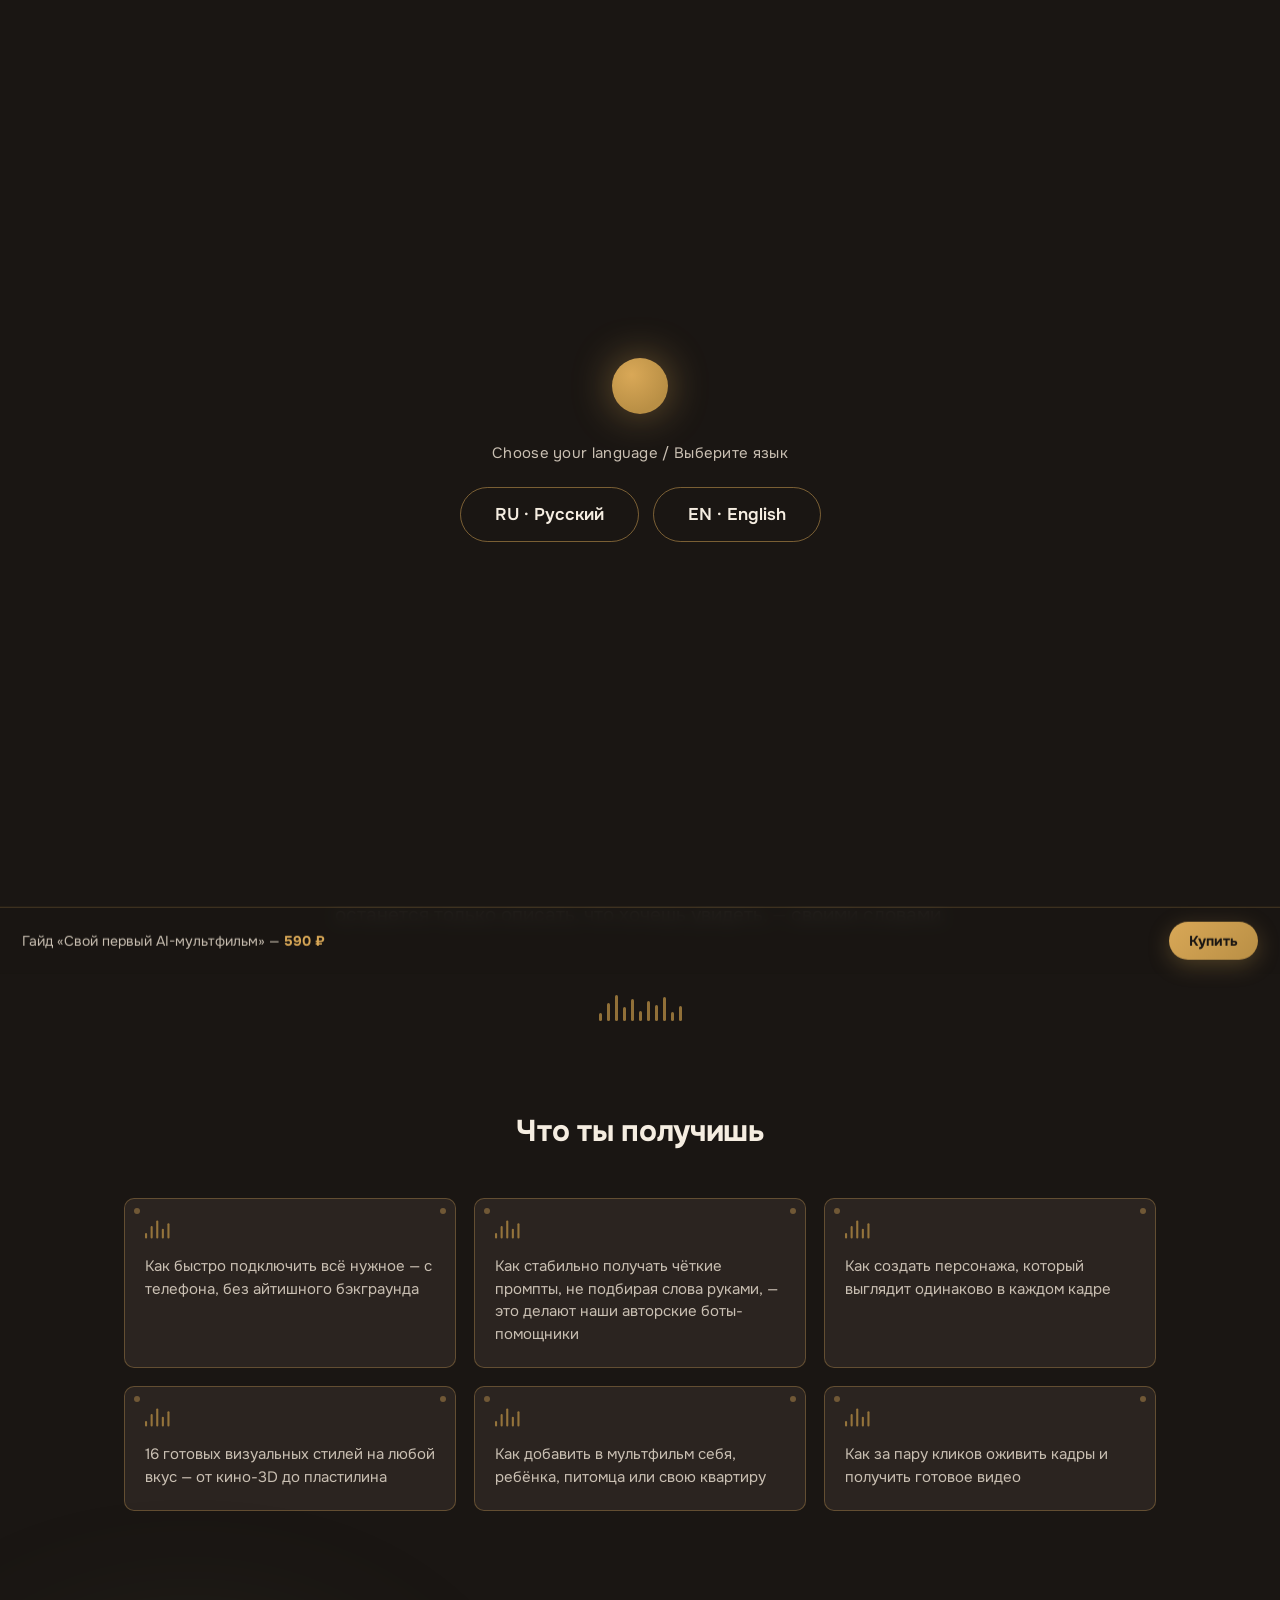
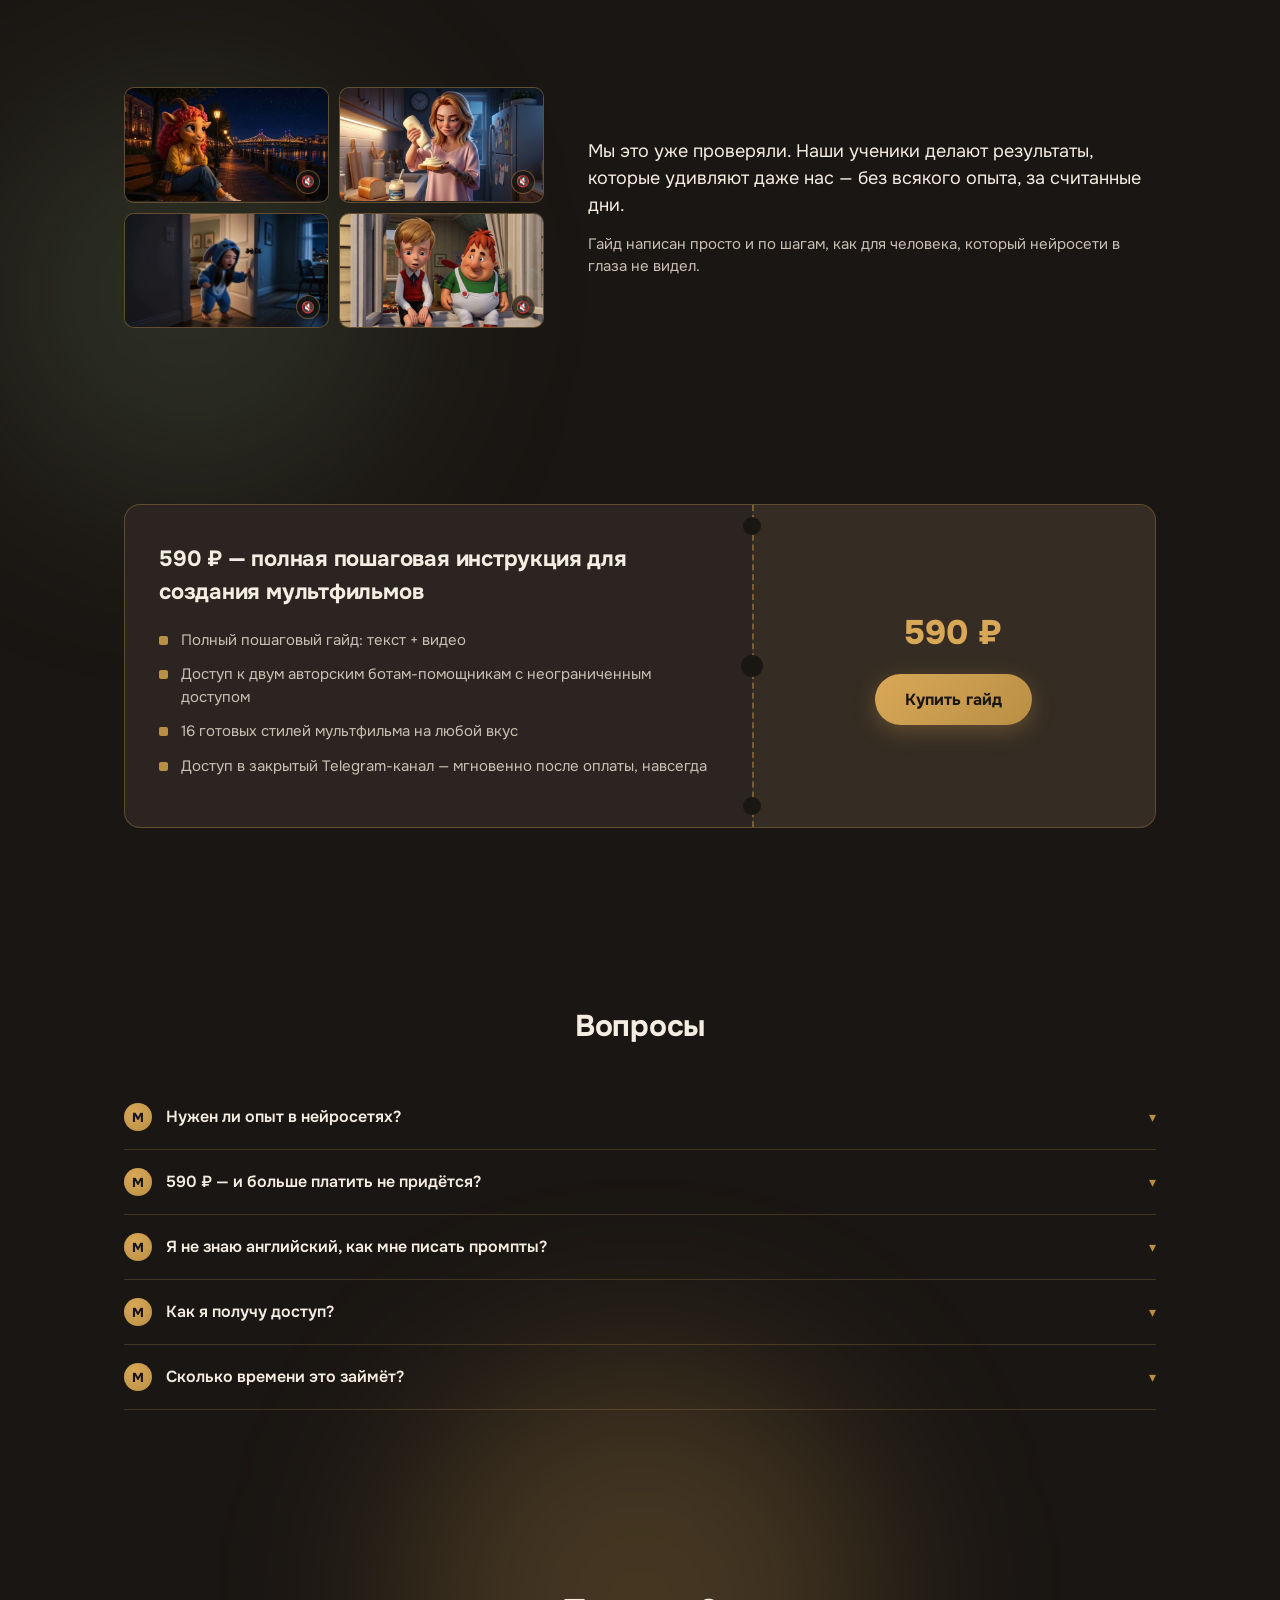
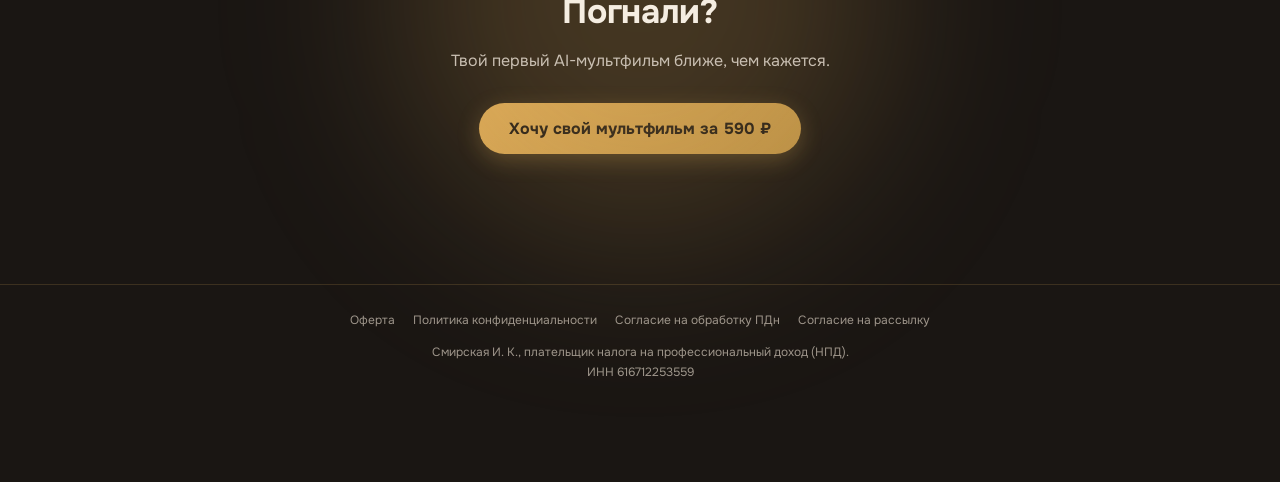
==== guide/index.html @ 1a6a7de9 "Add landing page for AI cartoon guide at /guide Static page (index.html, images, student result vide" ====
<!DOCTYPE html>
<html lang="ru">
<head>
<meta charset="UTF-8">
<meta name="viewport" content="width=device-width, initial-scale=1.0">
<title>Свой первый AI-мультфильм — гайд от Марины</title>
<link rel="preconnect" href="https://fonts.googleapis.com">
<link rel="preconnect" href="https://fonts.gstatic.com" crossorigin>
<link href="https://fonts.googleapis.com/css2?family=Onest:wght@400;500;600;700;800&display=swap" rel="stylesheet">
<style>
  :root{
    --bg:#1A1613;
    --bg-alt:#241F1B;
    --card:#2B2420;
    --gold:#D9A857;
    --gold-dim:#B98F45;
    --ivory:#F5EDE1;
    --ivory-dim:#C9BFB2;
    --green:#5C6E4C;
    --wood:#8B6F47;
    --radius:10px;
  }
  *{box-sizing:border-box;margin:0;padding:0;}
  html{scroll-behavior:smooth;}
  body{
    background:var(--bg);
    color:var(--ivory);
    font-family:'Onest',system-ui,sans-serif;
    line-height:1.5;
    -webkit-font-smoothing:antialiased;
    overflow-x:hidden;
  }
  [data-lang][hidden]{display:none !important;}
  img{max-width:100%;display:block;}
  a{color:inherit;text-decoration:none;}
  ul{list-style:none;}
  section{position:relative;padding:88px 24px;max-width:1080px;margin:0 auto;}
  h1,h2,h3{font-weight:700;letter-spacing:-0.01em;}

  /* ---------- LANGUAGE GATE ---------- */
  .lang-gate{
    position:fixed;inset:0;z-index:200;
    background:var(--bg);
    display:flex;align-items:center;justify-content:center;
    transition:opacity .45s ease, visibility .45s ease;
  }
  .lang-gate.hidden{opacity:0;visibility:hidden;pointer-events:none;}
  .lang-gate-inner{text-align:center;}
  .lang-gate-mark{
    width:56px;height:56px;border-radius:50%;
    background:radial-gradient(circle at 35% 30%, var(--gold) 0%, var(--gold-dim) 70%);
    margin:0 auto 28px;
    box-shadow:0 0 40px rgba(217,168,87,.45);
  }
  .lang-gate-title{font-size:15px;color:var(--ivory-dim);margin-bottom:22px;letter-spacing:.02em;}
  .lang-choices{display:flex;gap:14px;justify-content:center;flex-wrap:wrap;}
  .lang-btn{
    font-family:inherit;font-size:17px;font-weight:600;
    padding:16px 34px;border-radius:999px;
    border:1.5px solid rgba(217,168,87,.5);
    background:transparent;color:var(--ivory);
    cursor:pointer;transition:background .2s, border-color .2s, transform .2s;
  }
  .lang-btn:hover{background:rgba(217,168,87,.12);border-color:var(--gold);transform:translateY(-1px);}

  /* ---------- STICKY BAR ---------- */
  .sticky-bar{
    position:fixed;left:0;right:0;bottom:0;z-index:100;
    display:flex;align-items:center;justify-content:space-between;
    gap:16px;padding:14px 22px;
    background:rgba(26,22,19,.92);backdrop-filter:blur(8px);
    border-top:1px solid rgba(217,168,87,.25);
    transform:translateY(110%);transition:transform .35s ease;
  }
  .sticky-bar.show{transform:translateY(0);}
  .sticky-bar span{font-size:14px;color:var(--ivory-dim);}
  .sticky-bar strong{color:var(--gold);}

  /* ---------- BUTTONS ---------- */
  .btn-gold{
    display:inline-block;
    background:linear-gradient(135deg,var(--gold),var(--gold-dim));
    color:#1A1613;font-weight:700;font-size:16px;
    padding:15px 30px;border-radius:999px;
    box-shadow:0 6px 22px rgba(217,168,87,.28);
    transition:transform .18s ease, box-shadow .18s ease;
    white-space:nowrap;
  }
  .btn-gold:hover{transform:translateY(-2px);box-shadow:0 10px 28px rgba(217,168,87,.4);}
  .btn-gold.small{padding:10px 20px;font-size:14px;flex-shrink:0;}
  button.btn-gold{border:none;font-family:inherit;cursor:pointer;}

  /* ---------- GLOW ---------- */
  .glow{position:absolute;border-radius:50%;filter:blur(90px);pointer-events:none;z-index:0;}
  .glow-hero{width:520px;height:520px;background:rgba(217,168,87,.28);top:-120px;right:-100px;}
  .glow-trust{width:420px;height:420px;background:rgba(92,110,76,.28);left:-120px;top:20%;}
  .glow-final{width:480px;height:480px;background:rgba(217,168,87,.22);left:50%;top:-140px;transform:translateX(-50%);}

  /* ---------- WAVE DIVIDER ---------- */
  .wave{display:flex;align-items:flex-end;justify-content:center;gap:5px;height:28px;margin:0 auto;opacity:.75;}
  .wave span{width:3px;background:var(--gold-dim);border-radius:2px;}
  .wave span:nth-child(1){height:8px;} .wave span:nth-child(2){height:18px;}
  .wave span:nth-child(3){height:26px;} .wave span:nth-child(4){height:14px;}
  .wave span:nth-child(5){height:22px;} .wave span:nth-child(6){height:10px;}
  .wave span:nth-child(7){height:20px;} .wave span:nth-child(8){height:16px;}
  .wave span:nth-child(9){height:24px;} .wave span:nth-child(10){height:9px;}
  .wave span:nth-child(11){height:15px;}

  /* ---------- HERO ---------- */
  .hero{padding-top:64px;}
  .hero-grid{display:grid;grid-template-columns:1.05fr .95fr;gap:48px;align-items:center;position:relative;z-index:1;}
  .hero-text h1{font-size:44px;line-height:1.12;margin-bottom:20px;color:var(--ivory);
    animation:riseIn .7s ease both;}
  .hero-text p{font-size:17px;color:var(--ivory-dim);margin-bottom:28px;max-width:480px;
    animation:riseIn .7s .1s ease both;}
  .price-row{display:flex;align-items:baseline;gap:10px;margin-bottom:26px;
    animation:riseIn .7s .18s ease both;}
  .price-row .price{font-size:28px;font-weight:800;color:var(--gold);}
  .price-row .price-note{font-size:14px;color:var(--ivory-dim);}
  .hero-text > a{animation:riseIn .7s .26s ease both;}
  .use-tags{display:flex;flex-wrap:wrap;gap:10px;margin-top:20px;animation:riseIn .7s .32s ease both;}
  .use-tag{
    font-size:13px;color:var(--ivory-dim);
    padding:9px 16px;border-radius:999px;
    border:1px solid rgba(217,168,87,.32);
    background:rgba(217,168,87,.06);
    white-space:nowrap;
  }
  .hero-image{position:relative;animation:heroFade 1s ease both;display:flex;justify-content:center;}
  .hero-image::before{
    content:'';position:absolute;inset:-16px;
    background:radial-gradient(circle at 50% 40%, rgba(217,168,87,.35), transparent 65%);
    filter:blur(30px);z-index:-1;
  }
  .hero-image img{
    width:100%;max-width:480px;aspect-ratio:1/1;
    object-fit:cover;object-position:50% 30%;
    border-radius:50%;
    border:2px solid rgba(217,168,87,.4);
    box-shadow:0 0 0 14px rgba(217,168,87,.06);
  }
  @keyframes riseIn{from{opacity:0;transform:translateY(16px);}to{opacity:1;transform:translateY(0);}}
  @keyframes heroFade{from{opacity:0;transform:scale(.96);}to{opacity:1;transform:scale(1);}}

  /* ---------- PAIN ---------- */
  .pain{max-width:680px;text-align:center;padding:64px 24px;}
  .pain p{font-size:19px;color:var(--ivory-dim);}
  .pain p + p{margin-top:14px;color:var(--ivory);}

  /* ---------- INSIDE ---------- */
  .inside h2{font-size:30px;text-align:center;margin-bottom:44px;}
  .frame-grid{display:grid;grid-template-columns:repeat(3,1fr);gap:18px;}
  .frame-card{
    position:relative;background:var(--card);
    border:1px solid rgba(217,168,87,.32);border-radius:var(--radius);
    padding:26px 20px 22px;
  }
  .frame-card::before,.frame-card::after{
    content:'';position:absolute;top:9px;width:6px;height:6px;border-radius:50%;
    background:rgba(217,168,87,.4);
  }
  .frame-card::before{left:9px;} .frame-card::after{right:9px;}
  .frame-card .wave{justify-content:flex-start;height:16px;margin-bottom:14px;transform:scale(.7);transform-origin:left;}
  .frame-card p{font-size:15px;color:var(--ivory-dim);}

  /* ---------- TRUST ---------- */
  .trust{display:grid;grid-template-columns:.85fr 1.15fr;gap:44px;align-items:center;}
  .trust-text p{font-size:18px;color:var(--ivory);position:relative;z-index:1;}
  .trust-text p + p{margin-top:14px;font-size:15px;color:var(--ivory-dim);}

  /* ---------- RESULTS (student videos) ---------- */
  .results-grid{
    display:grid;grid-template-columns:1fr 1fr;gap:10px;
    position:relative;z-index:1;
  }
  .result-card{
    position:relative;overflow:hidden;aspect-ratio:16/9;
    border-radius:var(--radius);border:1px solid rgba(217,168,87,.32);
    background:var(--card);cursor:pointer;
    transition:border-color .2s;
  }
  .result-card video{width:100%;height:100%;object-fit:cover;display:block;}
  .result-card .sound-icon{
    position:absolute;right:8px;bottom:8px;width:24px;height:24px;border-radius:50%;
    background:rgba(26,22,19,.72);border:1px solid rgba(217,168,87,.4);
    display:flex;align-items:center;justify-content:center;font-size:11px;
    transition:background .2s,border-color .2s;
  }
  .result-card.sound-on{border-color:var(--gold);}
  .result-card.sound-on .sound-icon{background:var(--gold);border-color:var(--gold);}

  /* ---------- PAYWALL MODAL ---------- */
  .paywall-modal{
    position:fixed;inset:0;z-index:300;
    display:flex;align-items:center;justify-content:center;
    padding:20px;
    opacity:0;visibility:hidden;
    transition:opacity .25s ease, visibility .25s ease;
  }
  .paywall-modal.show{opacity:1;visibility:visible;}
  .paywall-backdrop{
    position:absolute;inset:0;
    background:rgba(10,8,6,.72);backdrop-filter:blur(2px);
  }
  .paywall-card{
    position:relative;z-index:1;width:100%;max-width:420px;
    max-height:calc(100vh - 40px);overflow-y:auto;
    background:var(--card);
    border:1px solid rgba(217,168,87,.32);
    border-radius:20px;
    padding:36px 32px 32px;
    transform:translateY(12px) scale(.98);
    transition:transform .25s ease;
  }
  .paywall-modal.show .paywall-card{transform:translateY(0) scale(1);}
  .paywall-card h3{font-size:24px;margin-bottom:10px;padding-right:20px;}
  .paywall-sub{font-size:14px;color:var(--ivory-dim);margin-bottom:22px;line-height:1.5;}
  .paywall-close{
    position:absolute;top:18px;right:18px;width:32px;height:32px;border-radius:50%;
    background:rgba(217,168,87,.12);border:1px solid rgba(217,168,87,.3);
    color:var(--ivory);font-size:18px;line-height:1;font-family:inherit;
    display:flex;align-items:center;justify-content:center;cursor:pointer;
  }
  .paywall-price{
    display:inline-flex;align-items:center;justify-content:center;
    background:linear-gradient(135deg,var(--gold),var(--gold-dim));
    color:#1A1613;font-size:26px;font-weight:800;
    padding:14px 30px;border-radius:999px;margin-bottom:26px;
  }
  .paywall-check{
    display:flex;align-items:flex-start;gap:12px;
    margin-bottom:16px;cursor:pointer;
  }
  .paywall-check input{
    appearance:none;-webkit-appearance:none;
    width:20px;height:20px;flex-shrink:0;margin-top:1px;
    border:1.5px solid rgba(217,168,87,.5);border-radius:6px;
    background:transparent;cursor:pointer;position:relative;
    transition:background .15s, border-color .15s;
  }
  .paywall-check input:checked{background:var(--gold);border-color:var(--gold);}
  .paywall-check input:checked::after{
    content:'';position:absolute;left:5px;top:1px;width:6px;height:11px;
    border:solid #1A1613;border-width:0 2px 2px 0;transform:rotate(45deg);
  }
  .paywall-check span{font-size:14px;color:var(--ivory-dim);line-height:1.5;}
  .paywall-check a{color:var(--gold);text-decoration:underline;text-underline-offset:2px;}
  .paywall-submit{width:100%;margin-top:8px;text-align:center;}
  .paywall-submit:disabled{opacity:.4;cursor:not-allowed;box-shadow:none;}
  .paywall-submit:disabled:hover{transform:none;box-shadow:none;}

  /* ---------- TICKET ---------- */
  .ticket{
    display:grid;grid-template-columns:1.4fr .9fr;
    background:var(--card);border-radius:16px;overflow:hidden;
    border:1px solid rgba(217,168,87,.3);
  }
  .ticket-left{padding:38px 34px;}
  .ticket-left h3{font-size:22px;margin-bottom:20px;}
  .ticket-left ul li{font-size:15px;color:var(--ivory-dim);padding-left:22px;position:relative;margin-bottom:12px;}
  .ticket-left ul li::before{content:'';position:absolute;left:0;top:7px;width:9px;height:9px;border-radius:2px;background:var(--gold-dim);}
  .ticket-stub{
    position:relative;padding:38px 30px;
    display:flex;flex-direction:column;align-items:center;justify-content:center;gap:16px;text-align:center;
    background:rgba(217,168,87,.06);
  }
  .ticket-stub::before{
    content:'';position:absolute;left:0;top:0;bottom:0;
    border-left:2px dashed rgba(217,168,87,.4);
  }
  .ticket-stub::after{
    content:'';position:absolute;left:-11px;top:50%;transform:translateY(-50%);
    width:22px;height:22px;border-radius:50%;background:var(--bg);
    box-shadow:0 -140px 0 -2px var(--bg), 0 140px 0 -2px var(--bg);
  }
  .price-big{font-size:34px;font-weight:800;color:var(--gold);}
  .ticket-note{font-size:13px;color:var(--ivory-dim);text-align:center;margin-top:16px;}

  /* ---------- FAQ ---------- */
  .faq h2{font-size:30px;text-align:center;margin-bottom:36px;}
  details{
    border-bottom:1px solid rgba(217,168,87,.2);padding:18px 0;
  }
  summary{
    display:flex;align-items:center;gap:14px;cursor:pointer;
    font-size:16px;font-weight:600;list-style:none;
  }
  summary::-webkit-details-marker{display:none;}
  .avatar-m{
    flex-shrink:0;width:28px;height:28px;border-radius:50%;
    background:radial-gradient(circle at 35% 30%, var(--gold), var(--gold-dim));
    display:flex;align-items:center;justify-content:center;
    font-size:13px;font-weight:800;color:#1A1613;
  }
  summary .chev{margin-left:auto;color:var(--gold-dim);transition:transform .25s ease;font-size:14px;}
  details[open] summary .chev{transform:rotate(180deg);}
  details p{margin-top:12px;padding-left:42px;font-size:15px;color:var(--ivory-dim);}

  /* ---------- FINAL CTA ---------- */
  .final-cta{text-align:center;padding-bottom:130px;}
  .final-cta h2{font-size:34px;margin-bottom:12px;position:relative;z-index:1;}
  .final-cta p{font-size:16px;color:var(--ivory-dim);margin-bottom:30px;position:relative;z-index:1;}
  .final-cta a{position:relative;z-index:1;}

  /* ---------- LEGAL FOOTER ---------- */
  .legal-footer{
    text-align:center;padding:26px 24px 100px;
    border-top:1px solid rgba(217,168,87,.18);
  }
  .foot-links{
    display:flex;flex-wrap:wrap;gap:6px 18px;justify-content:center;
    margin-bottom:14px;
  }
  .foot-links a{font-size:12px;color:var(--ivory-dim);opacity:.75;transition:opacity .2s;}
  .foot-links a:hover{opacity:1;color:var(--gold);}
  .legal-footer p{font-size:12px;line-height:1.6;color:var(--ivory-dim);opacity:.75;}

  /* ---------- RESPONSIVE ---------- */
  @media (max-width:860px){
    .hero-grid{grid-template-columns:1fr;}
    .hero-image{order:-1;max-width:340px;margin:0 auto;}
    .hero-text h1{font-size:32px;}
    .frame-grid{grid-template-columns:1fr 1fr;}
    .trust{grid-template-columns:1fr;}
    .ticket{grid-template-columns:1fr;}
    .ticket-stub::before{display:none;}
    .ticket-stub::after{display:none;}
  }
  @media (max-width:520px){
    .frame-grid{grid-template-columns:1fr;}
    section{padding:60px 20px;}
    .sticky-bar span{display:none;}
  }
</style>
</head>
<body>

<!-- LANGUAGE GATE -->
<div class="lang-gate" id="langGate">
  <div class="lang-gate-inner">
    <div class="lang-gate-mark"></div>
    <div class="lang-gate-title">Choose your language / Выберите язык</div>
    <div class="lang-choices">
      <button class="lang-btn" data-choose="ru">RU · Русский</button>
      <button class="lang-btn" data-choose="en">EN · English</button>
    </div>
  </div>
</div>

<!-- STICKY BAR -->
<div class="sticky-bar" id="stickyBar">
  <span data-lang="ru">Гайд «Свой первый AI-мультфильм» — <strong>590 ₽</strong></span>
  <span data-lang="en" hidden>"Your First AI Cartoon" guide — <strong>$15</strong></span>
  <button type="button" class="btn-gold small buy-btn" data-lang="ru">Купить</button>
  <button type="button" class="btn-gold small buy-btn" data-lang="en" hidden>Buy now</button>
</div>

<main>

  <!-- HERO -->
  <section class="hero">
    <div class="glow glow-hero"></div>
    <div class="hero-grid">
      <div class="hero-text">
        <h1 data-lang="ru">Создай свой первый AI-мультфильм — уже сегодня</h1>
        <h1 data-lang="en" hidden>Make your first AI cartoon — tonight</h1>

        <p data-lang="ru">Пошаговый гайд: от идеи до готового ролика с твоими персонажами. Без опыта, без монтажа, без технических знаний — только телефон и нейросети. С нуля.</p>
        <p data-lang="en" hidden>A step-by-step guide: from idea to a finished clip with characters that stay consistent in every frame. No experience, no editing software, no tech skills — just your phone and AI. From scratch.</p>

        <div class="price-row">
          <span class="price" data-lang="ru">590 ₽</span>
          <span class="price" data-lang="en" hidden>$15</span>
          <span class="price-note" data-lang="ru">· доступ сразу после оплаты</span>
          <span class="price-note" data-lang="en" hidden>· instant access after payment</span>
        </div>

        <button type="button" class="btn-gold buy-btn" data-lang="ru">Хочу свой мультфильм →</button>
        <button type="button" class="btn-gold buy-btn" data-lang="en" hidden>I want my cartoon →</button>

        <div class="use-tags">
          <span class="use-tag" data-lang="ru">🎨 Для себя — контент, подарки, соцсети</span>
          <span class="use-tag" data-lang="en" hidden>🎨 For yourself — content, gifts, social media</span>
          <span class="use-tag" data-lang="ru">💰 Для заработка — бери заказы на мультфильмы</span>
          <span class="use-tag" data-lang="en" hidden>💰 For income — take on client orders</span>
        </div>
      </div>
      <div class="hero-image">
        <img src="images/marina1.png" alt="Marina">
      </div>
    </div>
  </section>

  <div class="wave"><span></span><span></span><span></span><span></span><span></span><span></span><span></span><span></span><span></span><span></span><span></span></div>

  <!-- PAIN -->
  <section class="pain">
    <p data-lang="ru">Видишь в ленте забавных мультяшных персонажей и думаешь — «это точно долго и сложно, не для меня»?</p>
    <p data-lang="ru">На деле — один вечер и твоя идея. Всё остальное уже придумано за тебя: два наших авторских бота-помощника с неограниченным доступом сами превращают твои мысли в готовый результат. Тебе останется только описать, что хочешь увидеть, — своими словами.</p>

    <p data-lang="en" hidden>See cute animated characters in your feed and think "that has to be complicated — not for me"?</p>
    <p data-lang="en" hidden>It's actually just one evening and your idea. We've already figured out the rest: two of our own custom bots with unlimited access turn your thoughts into a finished result. All you do is describe what you want to see — in your own words.</p>
  </section>

  <div class="wave"><span></span><span></span><span></span><span></span><span></span><span></span><span></span><span></span><span></span><span></span><span></span></div>

  <!-- WHAT'S INSIDE -->
  <section class="inside">
    <h2 data-lang="ru">Что ты получишь</h2>
    <h2 data-lang="en" hidden>What you'll get</h2>
    <div class="frame-grid">
      <div class="frame-card">
        <div class="wave"><span></span><span></span><span></span><span></span><span></span></div>
        <p data-lang="ru">Как быстро подключить всё нужное — с телефона, без айтишного бэкграунда</p>
        <p data-lang="en" hidden>How to set everything up in minutes — right from your phone, no tech background needed</p>
      </div>
      <div class="frame-card">
        <div class="wave"><span></span><span></span><span></span><span></span><span></span></div>
        <p data-lang="ru">Как стабильно получать чёткие промпты, не подбирая слова руками, — это делают наши авторские боты-помощники</p>
        <p data-lang="en" hidden>How to get clean, precise prompts without writing them yourself — our custom bots do it for you</p>
      </div>
      <div class="frame-card">
        <div class="wave"><span></span><span></span><span></span><span></span><span></span></div>
        <p data-lang="ru">Как создать персонажа, который выглядит одинаково в каждом кадре</p>
        <p data-lang="en" hidden>How to build a character that looks the same in every single frame</p>
      </div>
      <div class="frame-card">
        <div class="wave"><span></span><span></span><span></span><span></span><span></span></div>
        <p data-lang="ru">16 готовых визуальных стилей на любой вкус — от кино-3D до пластилина</p>
        <p data-lang="en" hidden>16 ready-made visual styles for any taste — from cinematic 3D to claymation</p>
      </div>
      <div class="frame-card">
        <div class="wave"><span></span><span></span><span></span><span></span><span></span></div>
        <p data-lang="ru">Как добавить в мультфильм себя, ребёнка, питомца или свою квартиру</p>
        <p data-lang="en" hidden>How to bring yourself, your kid, your pet, or your home into the cartoon</p>
      </div>
      <div class="frame-card">
        <div class="wave"><span></span><span></span><span></span><span></span><span></span></div>
        <p data-lang="ru">Как за пару кликов оживить кадры и получить готовое видео</p>
        <p data-lang="en" hidden>How to bring your frames to life and get a finished video in a couple of clicks</p>
      </div>
    </div>
  </section>

  <!-- TRUST -->
  <section class="trust">
    <div class="glow glow-trust"></div>
    <div class="results-grid">
      <div class="result-card">
        <video src="students/IMG_6590.MP4" poster="students/posters/poster-6590.jpg" muted autoplay loop playsinline preload="auto"></video>
        <span class="sound-icon">🔇</span>
      </div>
      <div class="result-card">
        <video src="students/IMG_6600.MP4" poster="students/posters/poster-6600.jpg" muted autoplay loop playsinline preload="auto"></video>
        <span class="sound-icon">🔇</span>
      </div>
      <div class="result-card">
        <video src="students/video.MP4" poster="students/posters/poster-video.jpg" muted autoplay loop playsinline preload="auto"></video>
        <span class="sound-icon">🔇</span>
      </div>
      <div class="result-card">
        <video src="students/video1.MP4" poster="students/posters/poster-video1.jpg" muted autoplay loop playsinline preload="auto"></video>
        <span class="sound-icon">🔇</span>
      </div>
    </div>
    <div class="trust-text">
      <p data-lang="ru">Мы это уже проверяли. Наши ученики делают результаты, которые удивляют даже нас — без всякого опыта, за считанные дни.</p>
      <p data-lang="ru">Гайд написан просто и по шагам, как для человека, который нейросети в глаза не видел.</p>

      <p data-lang="en" hidden>We've already tested this. Our students get results that surprise even us — with zero experience, in just a few days.</p>
      <p data-lang="en" hidden>This guide is written simply, step by step, for someone who's never touched AI before.</p>
    </div>
  </section>

  <!-- TICKET / PRICE -->
  <section class="ticket-section">
    <div class="ticket">
      <div class="ticket-left">
        <h3 data-lang="ru">590 ₽ — полная пошаговая инструкция для создания мультфильмов</h3>
        <h3 data-lang="en" hidden>For $15 — everything you need for your first cartoon</h3>
        <ul>
          <li data-lang="ru">Полный пошаговый гайд: текст + видео</li>
          <li data-lang="en" hidden>The full step-by-step guide: text + video</li>
          <li data-lang="ru">Доступ к двум авторским ботам-помощникам с неограниченным доступом</li>
          <li data-lang="en" hidden>Access to two custom bots with unlimited use</li>
          <li data-lang="ru">16 готовых стилей мультфильма на любой вкус</li>
          <li data-lang="en" hidden>16 ready-made cartoon styles for any taste</li>
          <li data-lang="ru">Доступ в закрытый Telegram-канал — мгновенно после оплаты, навсегда</li>
          <li data-lang="en" hidden>Access to the private Telegram channel — instantly after payment, forever</li>
        </ul>
      </div>
      <div class="ticket-stub">
        <span class="price-big" data-lang="ru">590 ₽</span>
        <span class="price-big" data-lang="en" hidden>$15</span>
        <button type="button" class="btn-gold buy-btn" data-lang="ru">Купить гайд</button>
        <button type="button" class="btn-gold buy-btn" data-lang="en" hidden>Get the guide</button>
      </div>
    </div>
  </section>

  <!-- FAQ -->
  <section class="faq">
    <h2 data-lang="ru">Вопросы</h2>
    <h2 data-lang="en" hidden>FAQ</h2>

    <details>
      <summary><span class="avatar-m">M</span><span data-lang="ru">Нужен ли опыт в нейросетях?</span><span data-lang="en" hidden>Do I need any experience with AI?</span><span class="chev">▾</span></summary>
      <p data-lang="ru">Нет. Всё расписано по шагам — от регистрации до готового видео. Если умеешь пользоваться телефоном, справишься.</p>
      <p data-lang="en" hidden>No. Everything is laid out step by step — from sign-up to finished video. If you can use a phone, you can do this.</p>
    </details>

    <details>
      <summary><span class="avatar-m">M</span><span data-lang="ru">590 ₽ — и больше платить не придётся?</span><span data-lang="en" hidden>Is $15 the only thing I'll pay?</span><span class="chev">▾</span></summary>
      <p data-lang="ru">За гайд — да, разово. Но для генерации самого мультфильма понадобится подписка Syntx AI Bot (от 1600 ₽/мес) — это отдельный сервис, где живут нужные нейросети. В гайде подробно объясняем, какой тариф выбрать и почему. ChatGPT — по желанию, можно пользоваться и бесплатной версией.</p>
      <p data-lang="en" hidden>For the guide — yes, one-time. But actually generating the cartoon requires a Syntx AI Bot subscription (separate service where the AI tools live) — the guide explains exactly which plan to pick and why. ChatGPT is optional — the free version works fine too.</p>
    </details>

    <details>
      <summary><span class="avatar-m">M</span><span data-lang="ru">Я не знаю английский, как мне писать промпты?</span><span data-lang="en" hidden>Do I need to know how to write AI prompts?</span><span class="chev">▾</span></summary>
      <p data-lang="ru">Тебе не придётся делать это руками. Мы создали своих авторских ботов-помощников, которые сами превращают твою идею в промпт. От тебя нужна только идея — простыми словами, на родном языке.</p>
      <p data-lang="en" hidden>No — our custom bots handle that part. You just describe your idea in plain English, and they turn it into a precise prompt for the AI tools.</p>
    </details>

    <details>
      <summary><span class="avatar-m">M</span><span data-lang="ru">Как я получу доступ?</span><span data-lang="en" hidden>How do I get access?</span><span class="chev">▾</span></summary>
      <p data-lang="ru">Сразу после оплаты — ссылка/бот пришлёт доступ в закрытый канал с гайдом.</p>
      <p data-lang="en" hidden>Right after payment — a bot will instantly send you access to the private channel with the guide.</p>
    </details>

    <details>
      <summary><span class="avatar-m">M</span><span data-lang="ru">Сколько времени это займёт?</span><span data-lang="en" hidden>How long does it take?</span><span class="chev">▾</span></summary>
      <p data-lang="ru">Один вечер. Если делать без спешки — 1-2 часа от идеи до готового ролика.</p>
      <p data-lang="en" hidden>One evening. Taking your time, it's about 1-2 hours from idea to finished video.</p>
    </details>
  </section>

  <!-- FINAL CTA -->
  <section class="final-cta">
    <div class="glow glow-final"></div>
    <h2 data-lang="ru">Погнали?</h2>
    <h2 data-lang="en" hidden>Ready?</h2>
    <p data-lang="ru">Твой первый AI-мультфильм ближе, чем кажется.</p>
    <p data-lang="en" hidden>Your first AI cartoon is closer than you think.</p>
    <button type="button" class="btn-gold buy-btn" data-lang="ru">Хочу свой мультфильм за 590 ₽</button>
    <button type="button" class="btn-gold buy-btn" data-lang="en" hidden>Get my cartoon for $15</button>
  </section>

</main>

<footer class="legal-footer">
  <div class="foot-links">
    <a href="https://disk.yandex.ru/i/VoNTVrWU4zdSXg" target="_blank" rel="noopener" data-lang="ru">Оферта</a>
    <a href="https://disk.yandex.ru/i/VoNTVrWU4zdSXg" target="_blank" rel="noopener" data-lang="en" hidden>Offer</a>
    <a href="https://disk.yandex.ru/i/BCgMlQ4pQnt_fA" target="_blank" rel="noopener" data-lang="ru">Политика конфиденциальности</a>
    <a href="https://disk.yandex.ru/i/BCgMlQ4pQnt_fA" target="_blank" rel="noopener" data-lang="en" hidden>Privacy Policy</a>
    <a href="https://disk.yandex.ru/i/Z7zMqhKcqi_vUw" target="_blank" rel="noopener" data-lang="ru">Согласие на обработку ПДн</a>
    <a href="https://disk.yandex.ru/i/Z7zMqhKcqi_vUw" target="_blank" rel="noopener" data-lang="en" hidden>Data Processing Consent</a>
    <a href="https://disk.yandex.ru/i/sKWfqkvDy2lTZQ" target="_blank" rel="noopener" data-lang="ru">Согласие на рассылку</a>
    <a href="https://disk.yandex.ru/i/sKWfqkvDy2lTZQ" target="_blank" rel="noopener" data-lang="en" hidden>Mailing Consent</a>
  </div>
  <p data-lang="ru">Смирская И.&nbsp;К., плательщик налога на профессиональный доход (НПД).<br>ИНН 616712253559</p>
  <p data-lang="en" hidden>Smirskaya I.&nbsp;K., self-employed taxpayer (NPD) under Russian law.<br>Tax ID (INN) 616712253559</p>
</footer>

<!-- PAYWALL MODAL -->
<div class="paywall-modal" id="paywallModal">
  <div class="paywall-backdrop" data-close></div>
  <div class="paywall-card" role="dialog" aria-modal="true" aria-labelledby="paywallTitle">
    <button type="button" class="paywall-close" data-close aria-label="Закрыть">×</button>

    <h3 id="paywallTitle" data-lang="ru">Почти всё готово</h3>
    <h3 data-lang="en" hidden>Almost there</h3>

    <p class="paywall-sub" data-lang="ru">Имя, телефон и почту укажешь на следующем шаге — на защищённой странице оплаты.</p>
    <p class="paywall-sub" data-lang="en" hidden>You'll enter your name, phone and email on the next step — on the secure payment page.</p>

    <div class="paywall-price">
      <span data-lang="ru">590 ₽</span>
      <span data-lang="en" hidden>$15</span>
    </div>

    <label class="paywall-check">
      <input type="checkbox" data-required>
      <span data-lang="ru">Принимаю условия <a href="https://disk.yandex.ru/i/VoNTVrWU4zdSXg" target="_blank" rel="noopener">публичной оферты</a></span>
      <span data-lang="en" hidden>I accept the terms of the <a href="https://disk.yandex.ru/i/VoNTVrWU4zdSXg" target="_blank" rel="noopener">public offer</a></span>
    </label>

    <label class="paywall-check">
      <input type="checkbox" data-required>
      <span data-lang="ru">Даю <a href="https://disk.yandex.ru/i/Z7zMqhKcqi_vUw" target="_blank" rel="noopener">согласие на обработку персональных данных</a> и принимаю <a href="https://disk.yandex.ru/i/BCgMlQ4pQnt_fA" target="_blank" rel="noopener">политику конфиденциальности</a></span>
      <span data-lang="en" hidden>I give <a href="https://disk.yandex.ru/i/Z7zMqhKcqi_vUw" target="_blank" rel="noopener">consent to personal data processing</a> and accept the <a href="https://disk.yandex.ru/i/BCgMlQ4pQnt_fA" target="_blank" rel="noopener">privacy policy</a></span>
    </label>

    <label class="paywall-check">
      <input type="checkbox">
      <span data-lang="ru">Даю <a href="https://disk.yandex.ru/i/sKWfqkvDy2lTZQ" target="_blank" rel="noopener">согласие на рассылку</a> информационных и рекламных сообщений</span>
      <span data-lang="en" hidden>I agree to receive <a href="https://disk.yandex.ru/i/sKWfqkvDy2lTZQ" target="_blank" rel="noopener">informational and promotional messages</a></span>
    </label>

    <button type="button" class="btn-gold paywall-submit" disabled>
      <span data-lang="ru">Перейти к оплате</span>
      <span data-lang="en" hidden>Proceed to payment</span>
    </button>
  </div>
</div>

<script>
  var gate = document.getElementById('langGate');
  var stickyBar = document.getElementById('stickyBar');

  function setLang(lang){
    document.documentElement.setAttribute('lang', lang);
    document.querySelectorAll('[data-lang]').forEach(function(el){
      if(el.getAttribute('data-lang') === lang){ el.removeAttribute('hidden'); }
      else{ el.setAttribute('hidden',''); }
    });
    try{ localStorage.setItem('site_lang', lang); }catch(e){}
  }

  document.querySelectorAll('.lang-btn').forEach(function(btn){
    btn.addEventListener('click', function(){
      setLang(btn.getAttribute('data-choose'));
      gate.classList.add('hidden');
    });
  });

  // Skip the gate on repeat visits
  try{
    var saved = localStorage.getItem('site_lang');
    if(saved){ setLang(saved); gate.classList.add('hidden'); }
  }catch(e){}

  // Sticky bar after hero
  var hero = document.querySelector('.hero');
  window.addEventListener('scroll', function(){
    var trigger = hero.offsetTop + hero.offsetHeight;
    if(window.scrollY > trigger){ stickyBar.classList.add('show'); }
    else{ stickyBar.classList.remove('show'); }
  });

  // Student results: click a video to hear it, mutes the rest
  document.querySelectorAll('.result-card').forEach(function(card){
    var vid = card.querySelector('video');
    var icon = card.querySelector('.sound-icon');

    // Some browsers/sandboxes ignore the autoplay attribute — retry via JS.
    var tryPlay = function(){ vid.play().catch(function(){}); };
    tryPlay();
    vid.addEventListener('loadeddata', tryPlay, { once:true });

    card.addEventListener('click', function(){
      var turnOn = vid.muted;
      document.querySelectorAll('.result-card').forEach(function(c){
        c.querySelector('video').muted = true;
        c.classList.remove('sound-on');
        c.querySelector('.sound-icon').textContent = '🔇';
      });
      if(turnOn){
        vid.muted = false;
        card.classList.add('sound-on');
        icon.textContent = '🔊';
      }
      vid.play().catch(function(){});
    });
  });

  // Paywall modal: requires offer + data-consent checkboxes before payment
  (function(){
    var modal = document.getElementById('paywallModal');
    var submitBtn = modal.querySelector('.paywall-submit');
    var requiredChecks = Array.prototype.slice.call(modal.querySelectorAll('input[data-required]'));
    var paymentLinks = { ru: 'https://payform.ru/r4cyNlR/', en: 'https://payform.ru/5kcyNod/' };

    function updateSubmitState(){
      submitBtn.disabled = !requiredChecks.every(function(cb){ return cb.checked; });
    }
    requiredChecks.forEach(function(cb){ cb.addEventListener('change', updateSubmitState); });

    function openModal(){
      modal.classList.add('show');
      document.body.style.overflow = 'hidden';
    }
    function closeModal(){
      modal.classList.remove('show');
      document.body.style.overflow = '';
    }

    document.querySelectorAll('.buy-btn').forEach(function(btn){
      btn.addEventListener('click', openModal);
    });
    modal.querySelectorAll('[data-close]').forEach(function(el){
      el.addEventListener('click', closeModal);
    });
    document.addEventListener('keydown', function(e){
      if(e.key === 'Escape' && modal.classList.contains('show')){ closeModal(); }
    });

    submitBtn.addEventListener('click', function(){
      if(submitBtn.disabled) return;
      var lang = document.documentElement.getAttribute('lang') === 'en' ? 'en' : 'ru';
      window.location.href = paymentLinks[lang];
    });
  })();
</script>

</body>
</html>
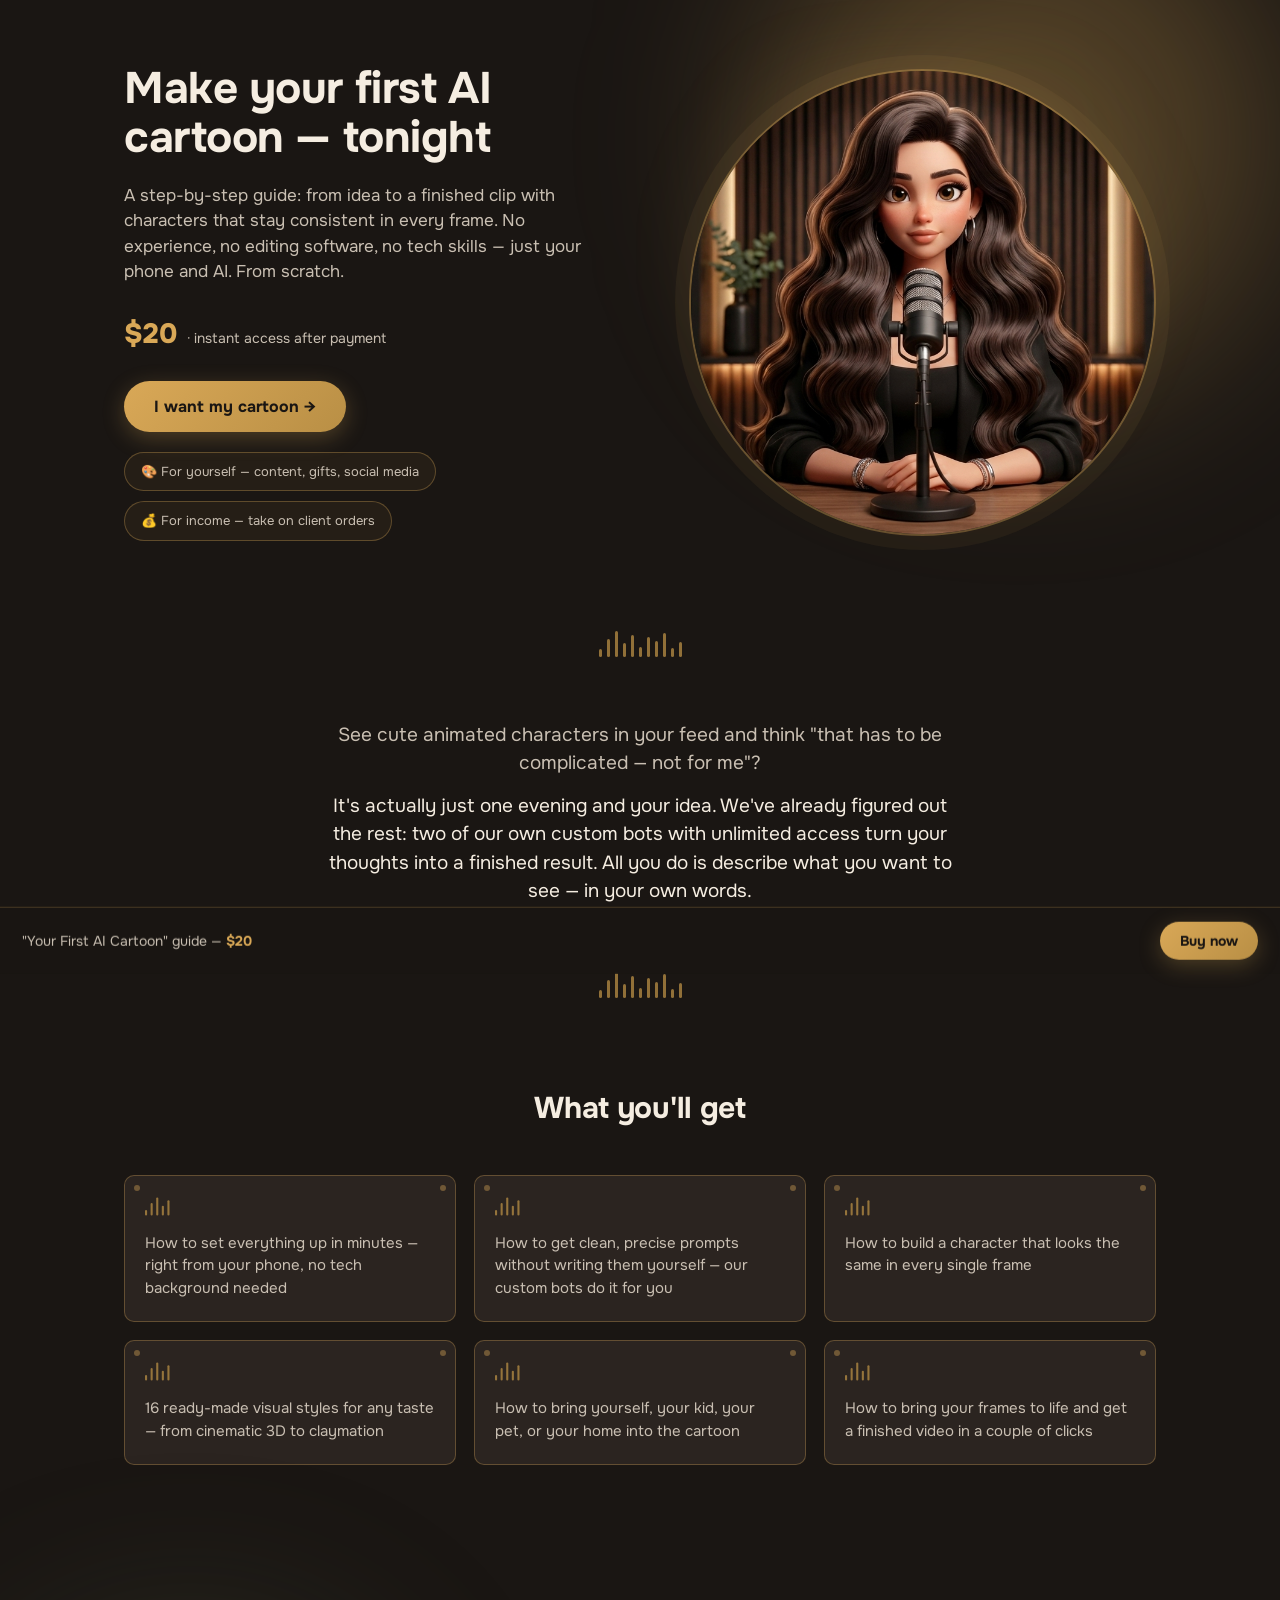
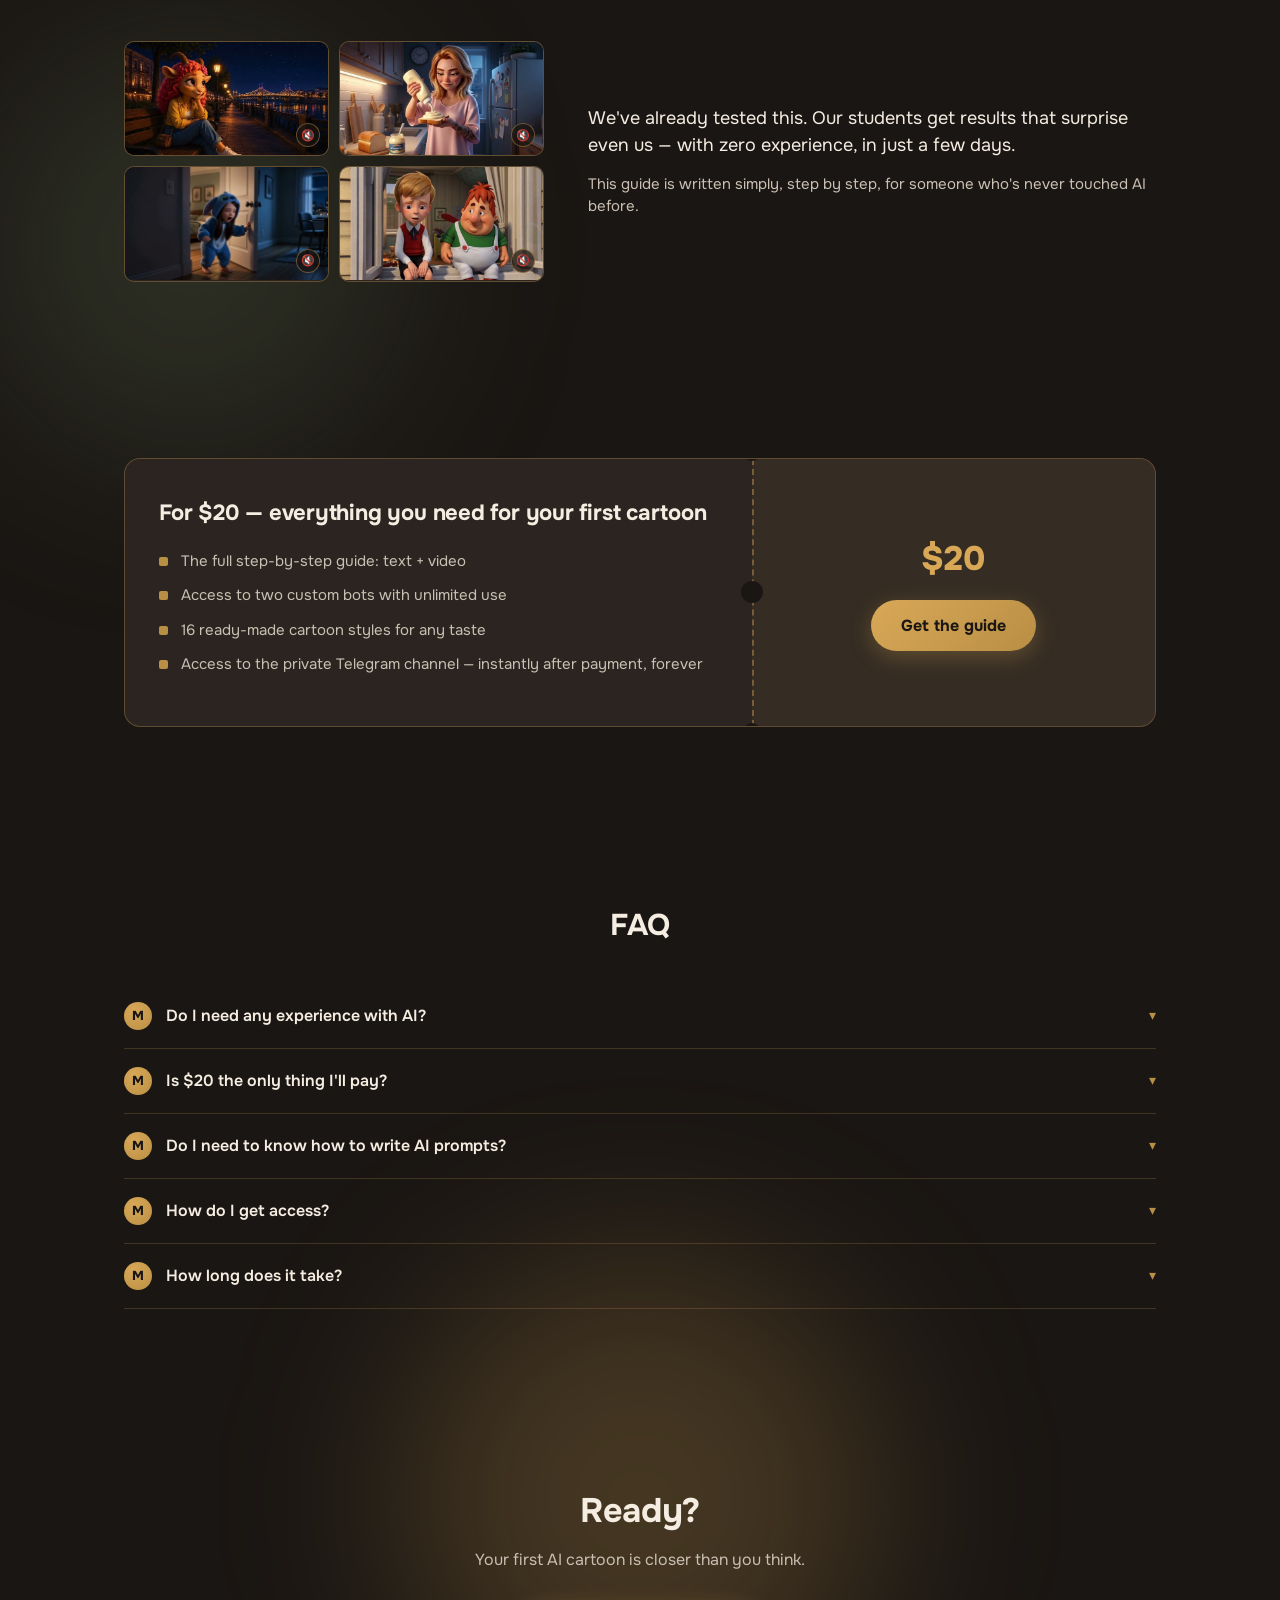
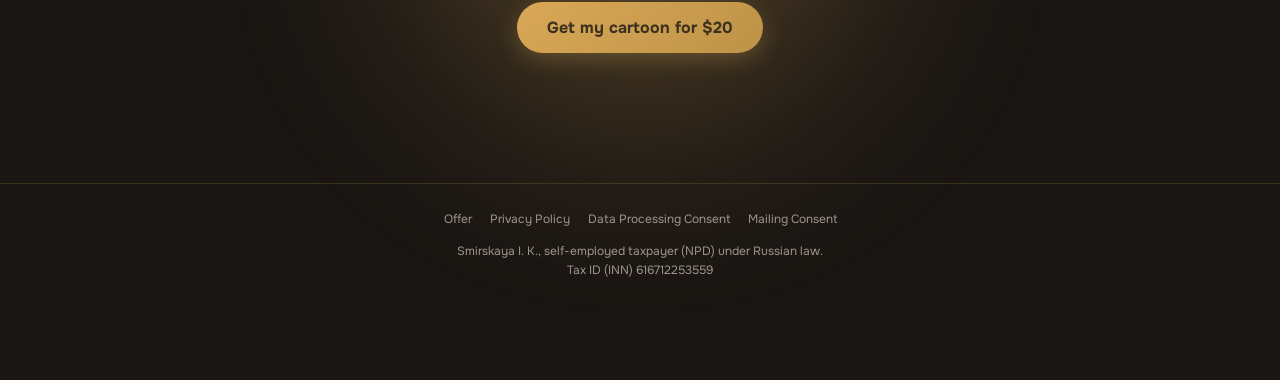
==== commit cb1d1091: "Make guide English-only at $20 with updated payment link" ====
--- a/guide/index.html
+++ b/guide/index.html
@@ -1,9 +1,9 @@
 <!DOCTYPE html>
-<html lang="ru">
+<html lang="en">
 <head>
 <meta charset="UTF-8">
 <meta name="viewport" content="width=device-width, initial-scale=1.0">
-<title>Свой первый AI-мультфильм — гайд от Марины</title>
+<title>Your First AI Cartoon — Guide by Marina</title>
 <link rel="preconnect" href="https://fonts.googleapis.com">
 <link rel="preconnect" href="https://fonts.gstatic.com" crossorigin>
 <link href="https://fonts.googleapis.com/css2?family=Onest:wght@400;500;600;700;800&display=swap" rel="stylesheet">
@@ -30,38 +30,11 @@
     -webkit-font-smoothing:antialiased;
     overflow-x:hidden;
   }
-  [data-lang][hidden]{display:none !important;}
   img{max-width:100%;display:block;}
   a{color:inherit;text-decoration:none;}
   ul{list-style:none;}
   section{position:relative;padding:88px 24px;max-width:1080px;margin:0 auto;}
   h1,h2,h3{font-weight:700;letter-spacing:-0.01em;}
-
-  /* ---------- LANGUAGE GATE ---------- */
-  .lang-gate{
-    position:fixed;inset:0;z-index:200;
-    background:var(--bg);
-    display:flex;align-items:center;justify-content:center;
-    transition:opacity .45s ease, visibility .45s ease;
-  }
-  .lang-gate.hidden{opacity:0;visibility:hidden;pointer-events:none;}
-  .lang-gate-inner{text-align:center;}
-  .lang-gate-mark{
-    width:56px;height:56px;border-radius:50%;
-    background:radial-gradient(circle at 35% 30%, var(--gold) 0%, var(--gold-dim) 70%);
-    margin:0 auto 28px;
-    box-shadow:0 0 40px rgba(217,168,87,.45);
-  }
-  .lang-gate-title{font-size:15px;color:var(--ivory-dim);margin-bottom:22px;letter-spacing:.02em;}
-  .lang-choices{display:flex;gap:14px;justify-content:center;flex-wrap:wrap;}
-  .lang-btn{
-    font-family:inherit;font-size:17px;font-weight:600;
-    padding:16px 34px;border-radius:999px;
-    border:1.5px solid rgba(217,168,87,.5);
-    background:transparent;color:var(--ivory);
-    cursor:pointer;transition:background .2s, border-color .2s, transform .2s;
-  }
-  .lang-btn:hover{background:rgba(217,168,87,.12);border-color:var(--gold);transform:translateY(-1px);}
 
   /* ---------- STICKY BAR ---------- */
   .sticky-bar{
@@ -335,24 +308,10 @@
 </head>
 <body>
 
-<!-- LANGUAGE GATE -->
-<div class="lang-gate" id="langGate">
-  <div class="lang-gate-inner">
-    <div class="lang-gate-mark"></div>
-    <div class="lang-gate-title">Choose your language / Выберите язык</div>
-    <div class="lang-choices">
-      <button class="lang-btn" data-choose="ru">RU · Русский</button>
-      <button class="lang-btn" data-choose="en">EN · English</button>
-    </div>
-  </div>
-</div>
-
 <!-- STICKY BAR -->
 <div class="sticky-bar" id="stickyBar">
-  <span data-lang="ru">Гайд «Свой первый AI-мультфильм» — <strong>590 ₽</strong></span>
-  <span data-lang="en" hidden>"Your First AI Cartoon" guide — <strong>$15</strong></span>
-  <button type="button" class="btn-gold small buy-btn" data-lang="ru">Купить</button>
-  <button type="button" class="btn-gold small buy-btn" data-lang="en" hidden>Buy now</button>
+  <span>"Your First AI Cartoon" guide — <strong>$20</strong></span>
+  <button type="button" class="btn-gold small buy-btn">Buy now</button>
 </div>
 
 <main>
@@ -362,27 +321,20 @@
     <div class="glow glow-hero"></div>
     <div class="hero-grid">
       <div class="hero-text">
-        <h1 data-lang="ru">Создай свой первый AI-мультфильм — уже сегодня</h1>
-        <h1 data-lang="en" hidden>Make your first AI cartoon — tonight</h1>
-
-        <p data-lang="ru">Пошаговый гайд: от идеи до готового ролика с твоими персонажами. Без опыта, без монтажа, без технических знаний — только телефон и нейросети. С нуля.</p>
-        <p data-lang="en" hidden>A step-by-step guide: from idea to a finished clip with characters that stay consistent in every frame. No experience, no editing software, no tech skills — just your phone and AI. From scratch.</p>
+        <h1>Make your first AI cartoon — tonight</h1>
+
+        <p>A step-by-step guide: from idea to a finished clip with characters that stay consistent in every frame. No experience, no editing software, no tech skills — just your phone and AI. From scratch.</p>
 
         <div class="price-row">
-          <span class="price" data-lang="ru">590 ₽</span>
-          <span class="price" data-lang="en" hidden>$15</span>
-          <span class="price-note" data-lang="ru">· доступ сразу после оплаты</span>
-          <span class="price-note" data-lang="en" hidden>· instant access after payment</span>
+          <span class="price">$20</span>
+          <span class="price-note">· instant access after payment</span>
         </div>
 
-        <button type="button" class="btn-gold buy-btn" data-lang="ru">Хочу свой мультфильм →</button>
-        <button type="button" class="btn-gold buy-btn" data-lang="en" hidden>I want my cartoon →</button>
+        <button type="button" class="btn-gold buy-btn">I want my cartoon →</button>
 
         <div class="use-tags">
-          <span class="use-tag" data-lang="ru">🎨 Для себя — контент, подарки, соцсети</span>
-          <span class="use-tag" data-lang="en" hidden>🎨 For yourself — content, gifts, social media</span>
-          <span class="use-tag" data-lang="ru">💰 Для заработка — бери заказы на мультфильмы</span>
-          <span class="use-tag" data-lang="en" hidden>💰 For income — take on client orders</span>
+          <span class="use-tag">🎨 For yourself — content, gifts, social media</span>
+          <span class="use-tag">💰 For income — take on client orders</span>
         </div>
       </div>
       <div class="hero-image">
@@ -395,49 +347,41 @@
 
   <!-- PAIN -->
   <section class="pain">
-    <p data-lang="ru">Видишь в ленте забавных мультяшных персонажей и думаешь — «это точно долго и сложно, не для меня»?</p>
-    <p data-lang="ru">На деле — один вечер и твоя идея. Всё остальное уже придумано за тебя: два наших авторских бота-помощника с неограниченным доступом сами превращают твои мысли в готовый результат. Тебе останется только описать, что хочешь увидеть, — своими словами.</p>
-
-    <p data-lang="en" hidden>See cute animated characters in your feed and think "that has to be complicated — not for me"?</p>
-    <p data-lang="en" hidden>It's actually just one evening and your idea. We've already figured out the rest: two of our own custom bots with unlimited access turn your thoughts into a finished result. All you do is describe what you want to see — in your own words.</p>
+
+
+    <p>See cute animated characters in your feed and think "that has to be complicated — not for me"?</p>
+    <p>It's actually just one evening and your idea. We've already figured out the rest: two of our own custom bots with unlimited access turn your thoughts into a finished result. All you do is describe what you want to see — in your own words.</p>
   </section>
 
   <div class="wave"><span></span><span></span><span></span><span></span><span></span><span></span><span></span><span></span><span></span><span></span><span></span></div>
 
   <!-- WHAT'S INSIDE -->
   <section class="inside">
-    <h2 data-lang="ru">Что ты получишь</h2>
-    <h2 data-lang="en" hidden>What you'll get</h2>
+    <h2>What you'll get</h2>
     <div class="frame-grid">
       <div class="frame-card">
         <div class="wave"><span></span><span></span><span></span><span></span><span></span></div>
-        <p data-lang="ru">Как быстро подключить всё нужное — с телефона, без айтишного бэкграунда</p>
-        <p data-lang="en" hidden>How to set everything up in minutes — right from your phone, no tech background needed</p>
+        <p>How to set everything up in minutes — right from your phone, no tech background needed</p>
       </div>
       <div class="frame-card">
         <div class="wave"><span></span><span></span><span></span><span></span><span></span></div>
-        <p data-lang="ru">Как стабильно получать чёткие промпты, не подбирая слова руками, — это делают наши авторские боты-помощники</p>
-        <p data-lang="en" hidden>How to get clean, precise prompts without writing them yourself — our custom bots do it for you</p>
+        <p>How to get clean, precise prompts without writing them yourself — our custom bots do it for you</p>
       </div>
       <div class="frame-card">
         <div class="wave"><span></span><span></span><span></span><span></span><span></span></div>
-        <p data-lang="ru">Как создать персонажа, который выглядит одинаково в каждом кадре</p>
-        <p data-lang="en" hidden>How to build a character that looks the same in every single frame</p>
+        <p>How to build a character that looks the same in every single frame</p>
       </div>
       <div class="frame-card">
         <div class="wave"><span></span><span></span><span></span><span></span><span></span></div>
-        <p data-lang="ru">16 готовых визуальных стилей на любой вкус — от кино-3D до пластилина</p>
-        <p data-lang="en" hidden>16 ready-made visual styles for any taste — from cinematic 3D to claymation</p>
+        <p>16 ready-made visual styles for any taste — from cinematic 3D to claymation</p>
       </div>
       <div class="frame-card">
         <div class="wave"><span></span><span></span><span></span><span></span><span></span></div>
-        <p data-lang="ru">Как добавить в мультфильм себя, ребёнка, питомца или свою квартиру</p>
-        <p data-lang="en" hidden>How to bring yourself, your kid, your pet, or your home into the cartoon</p>
+        <p>How to bring yourself, your kid, your pet, or your home into the cartoon</p>
       </div>
       <div class="frame-card">
         <div class="wave"><span></span><span></span><span></span><span></span><span></span></div>
-        <p data-lang="ru">Как за пару кликов оживить кадры и получить готовое видео</p>
-        <p data-lang="en" hidden>How to bring your frames to life and get a finished video in a couple of clicks</p>
+        <p>How to bring your frames to life and get a finished video in a couple of clicks</p>
       </div>
     </div>
   </section>
@@ -464,11 +408,10 @@
       </div>
     </div>
     <div class="trust-text">
-      <p data-lang="ru">Мы это уже проверяли. Наши ученики делают результаты, которые удивляют даже нас — без всякого опыта, за считанные дни.</p>
-      <p data-lang="ru">Гайд написан просто и по шагам, как для человека, который нейросети в глаза не видел.</p>
-
-      <p data-lang="en" hidden>We've already tested this. Our students get results that surprise even us — with zero experience, in just a few days.</p>
-      <p data-lang="en" hidden>This guide is written simply, step by step, for someone who's never touched AI before.</p>
+
+
+      <p>We've already tested this. Our students get results that surprise even us — with zero experience, in just a few days.</p>
+      <p>This guide is written simply, step by step, for someone who's never touched AI before.</p>
     </div>
   </section>
 
@@ -476,159 +419,108 @@
   <section class="ticket-section">
     <div class="ticket">
       <div class="ticket-left">
-        <h3 data-lang="ru">590 ₽ — полная пошаговая инструкция для создания мультфильмов</h3>
-        <h3 data-lang="en" hidden>For $15 — everything you need for your first cartoon</h3>
+        <h3>For $20 — everything you need for your first cartoon</h3>
         <ul>
-          <li data-lang="ru">Полный пошаговый гайд: текст + видео</li>
-          <li data-lang="en" hidden>The full step-by-step guide: text + video</li>
-          <li data-lang="ru">Доступ к двум авторским ботам-помощникам с неограниченным доступом</li>
-          <li data-lang="en" hidden>Access to two custom bots with unlimited use</li>
-          <li data-lang="ru">16 готовых стилей мультфильма на любой вкус</li>
-          <li data-lang="en" hidden>16 ready-made cartoon styles for any taste</li>
-          <li data-lang="ru">Доступ в закрытый Telegram-канал — мгновенно после оплаты, навсегда</li>
-          <li data-lang="en" hidden>Access to the private Telegram channel — instantly after payment, forever</li>
+          <li>The full step-by-step guide: text + video</li>
+          <li>Access to two custom bots with unlimited use</li>
+          <li>16 ready-made cartoon styles for any taste</li>
+          <li>Access to the private Telegram channel — instantly after payment, forever</li>
         </ul>
       </div>
       <div class="ticket-stub">
-        <span class="price-big" data-lang="ru">590 ₽</span>
-        <span class="price-big" data-lang="en" hidden>$15</span>
-        <button type="button" class="btn-gold buy-btn" data-lang="ru">Купить гайд</button>
-        <button type="button" class="btn-gold buy-btn" data-lang="en" hidden>Get the guide</button>
+        <span class="price-big">$20</span>
+        <button type="button" class="btn-gold buy-btn">Get the guide</button>
       </div>
     </div>
   </section>
 
   <!-- FAQ -->
   <section class="faq">
-    <h2 data-lang="ru">Вопросы</h2>
-    <h2 data-lang="en" hidden>FAQ</h2>
+    <h2>FAQ</h2>
 
     <details>
-      <summary><span class="avatar-m">M</span><span data-lang="ru">Нужен ли опыт в нейросетях?</span><span data-lang="en" hidden>Do I need any experience with AI?</span><span class="chev">▾</span></summary>
-      <p data-lang="ru">Нет. Всё расписано по шагам — от регистрации до готового видео. Если умеешь пользоваться телефоном, справишься.</p>
-      <p data-lang="en" hidden>No. Everything is laid out step by step — from sign-up to finished video. If you can use a phone, you can do this.</p>
+      <summary><span class="avatar-m">M</span><span>Do I need any experience with AI?</span><span class="chev">▾</span></summary>
+      <p>No. Everything is laid out step by step — from sign-up to finished video. If you can use a phone, you can do this.</p>
     </details>
 
     <details>
-      <summary><span class="avatar-m">M</span><span data-lang="ru">590 ₽ — и больше платить не придётся?</span><span data-lang="en" hidden>Is $15 the only thing I'll pay?</span><span class="chev">▾</span></summary>
-      <p data-lang="ru">За гайд — да, разово. Но для генерации самого мультфильма понадобится подписка Syntx AI Bot (от 1600 ₽/мес) — это отдельный сервис, где живут нужные нейросети. В гайде подробно объясняем, какой тариф выбрать и почему. ChatGPT — по желанию, можно пользоваться и бесплатной версией.</p>
-      <p data-lang="en" hidden>For the guide — yes, one-time. But actually generating the cartoon requires a Syntx AI Bot subscription (separate service where the AI tools live) — the guide explains exactly which plan to pick and why. ChatGPT is optional — the free version works fine too.</p>
+      <summary><span class="avatar-m">M</span><span>Is $20 the only thing I'll pay?</span><span class="chev">▾</span></summary>
+      <p>For the guide — yes, one-time. But actually generating the cartoon requires a Syntx AI Bot subscription (separate service where the AI tools live) — the guide explains exactly which plan to pick and why. ChatGPT is optional — the free version works fine too.</p>
     </details>
 
     <details>
-      <summary><span class="avatar-m">M</span><span data-lang="ru">Я не знаю английский, как мне писать промпты?</span><span data-lang="en" hidden>Do I need to know how to write AI prompts?</span><span class="chev">▾</span></summary>
-      <p data-lang="ru">Тебе не придётся делать это руками. Мы создали своих авторских ботов-помощников, которые сами превращают твою идею в промпт. От тебя нужна только идея — простыми словами, на родном языке.</p>
-      <p data-lang="en" hidden>No — our custom bots handle that part. You just describe your idea in plain English, and they turn it into a precise prompt for the AI tools.</p>
+      <summary><span class="avatar-m">M</span><span>Do I need to know how to write AI prompts?</span><span class="chev">▾</span></summary>
+      <p>No — our custom bots handle that part. You just describe your idea in plain English, and they turn it into a precise prompt for the AI tools.</p>
     </details>
 
     <details>
-      <summary><span class="avatar-m">M</span><span data-lang="ru">Как я получу доступ?</span><span data-lang="en" hidden>How do I get access?</span><span class="chev">▾</span></summary>
-      <p data-lang="ru">Сразу после оплаты — ссылка/бот пришлёт доступ в закрытый канал с гайдом.</p>
-      <p data-lang="en" hidden>Right after payment — a bot will instantly send you access to the private channel with the guide.</p>
+      <summary><span class="avatar-m">M</span><span>How do I get access?</span><span class="chev">▾</span></summary>
+      <p>Right after payment — a bot will instantly send you access to the private channel with the guide.</p>
     </details>
 
     <details>
-      <summary><span class="avatar-m">M</span><span data-lang="ru">Сколько времени это займёт?</span><span data-lang="en" hidden>How long does it take?</span><span class="chev">▾</span></summary>
-      <p data-lang="ru">Один вечер. Если делать без спешки — 1-2 часа от идеи до готового ролика.</p>
-      <p data-lang="en" hidden>One evening. Taking your time, it's about 1-2 hours from idea to finished video.</p>
+      <summary><span class="avatar-m">M</span><span>How long does it take?</span><span class="chev">▾</span></summary>
+      <p>One evening. Taking your time, it's about 1-2 hours from idea to finished video.</p>
     </details>
   </section>
 
   <!-- FINAL CTA -->
   <section class="final-cta">
     <div class="glow glow-final"></div>
-    <h2 data-lang="ru">Погнали?</h2>
-    <h2 data-lang="en" hidden>Ready?</h2>
-    <p data-lang="ru">Твой первый AI-мультфильм ближе, чем кажется.</p>
-    <p data-lang="en" hidden>Your first AI cartoon is closer than you think.</p>
-    <button type="button" class="btn-gold buy-btn" data-lang="ru">Хочу свой мультфильм за 590 ₽</button>
-    <button type="button" class="btn-gold buy-btn" data-lang="en" hidden>Get my cartoon for $15</button>
+    <h2>Ready?</h2>
+    <p>Your first AI cartoon is closer than you think.</p>
+    <button type="button" class="btn-gold buy-btn">Get my cartoon for $20</button>
   </section>
 
 </main>
 
 <footer class="legal-footer">
   <div class="foot-links">
-    <a href="https://disk.yandex.ru/i/VoNTVrWU4zdSXg" target="_blank" rel="noopener" data-lang="ru">Оферта</a>
-    <a href="https://disk.yandex.ru/i/VoNTVrWU4zdSXg" target="_blank" rel="noopener" data-lang="en" hidden>Offer</a>
-    <a href="https://disk.yandex.ru/i/BCgMlQ4pQnt_fA" target="_blank" rel="noopener" data-lang="ru">Политика конфиденциальности</a>
-    <a href="https://disk.yandex.ru/i/BCgMlQ4pQnt_fA" target="_blank" rel="noopener" data-lang="en" hidden>Privacy Policy</a>
-    <a href="https://disk.yandex.ru/i/Z7zMqhKcqi_vUw" target="_blank" rel="noopener" data-lang="ru">Согласие на обработку ПДн</a>
-    <a href="https://disk.yandex.ru/i/Z7zMqhKcqi_vUw" target="_blank" rel="noopener" data-lang="en" hidden>Data Processing Consent</a>
-    <a href="https://disk.yandex.ru/i/sKWfqkvDy2lTZQ" target="_blank" rel="noopener" data-lang="ru">Согласие на рассылку</a>
-    <a href="https://disk.yandex.ru/i/sKWfqkvDy2lTZQ" target="_blank" rel="noopener" data-lang="en" hidden>Mailing Consent</a>
+    <a href="https://disk.yandex.ru/i/VoNTVrWU4zdSXg" target="_blank" rel="noopener">Offer</a>
+    <a href="https://disk.yandex.ru/i/BCgMlQ4pQnt_fA" target="_blank" rel="noopener">Privacy Policy</a>
+    <a href="https://disk.yandex.ru/i/Z7zMqhKcqi_vUw" target="_blank" rel="noopener">Data Processing Consent</a>
+    <a href="https://disk.yandex.ru/i/sKWfqkvDy2lTZQ" target="_blank" rel="noopener">Mailing Consent</a>
   </div>
-  <p data-lang="ru">Смирская И.&nbsp;К., плательщик налога на профессиональный доход (НПД).<br>ИНН 616712253559</p>
-  <p data-lang="en" hidden>Smirskaya I.&nbsp;K., self-employed taxpayer (NPD) under Russian law.<br>Tax ID (INN) 616712253559</p>
+  <p>Smirskaya I.&nbsp;K., self-employed taxpayer (NPD) under Russian law.<br>Tax ID (INN) 616712253559</p>
 </footer>
 
 <!-- PAYWALL MODAL -->
 <div class="paywall-modal" id="paywallModal">
   <div class="paywall-backdrop" data-close></div>
   <div class="paywall-card" role="dialog" aria-modal="true" aria-labelledby="paywallTitle">
-    <button type="button" class="paywall-close" data-close aria-label="Закрыть">×</button>
-
-    <h3 id="paywallTitle" data-lang="ru">Почти всё готово</h3>
-    <h3 data-lang="en" hidden>Almost there</h3>
-
-    <p class="paywall-sub" data-lang="ru">Имя, телефон и почту укажешь на следующем шаге — на защищённой странице оплаты.</p>
-    <p class="paywall-sub" data-lang="en" hidden>You'll enter your name, phone and email on the next step — on the secure payment page.</p>
+    <button type="button" class="paywall-close" data-close aria-label="Close">×</button>
+
+    <h3 id="paywallTitle">Almost there</h3>
+
+    <p class="paywall-sub">You'll enter your name, phone and email on the next step — on the secure payment page.</p>
 
     <div class="paywall-price">
-      <span data-lang="ru">590 ₽</span>
-      <span data-lang="en" hidden>$15</span>
+      <span>$20</span>
     </div>
 
     <label class="paywall-check">
       <input type="checkbox" data-required>
-      <span data-lang="ru">Принимаю условия <a href="https://disk.yandex.ru/i/VoNTVrWU4zdSXg" target="_blank" rel="noopener">публичной оферты</a></span>
-      <span data-lang="en" hidden>I accept the terms of the <a href="https://disk.yandex.ru/i/VoNTVrWU4zdSXg" target="_blank" rel="noopener">public offer</a></span>
+      <span>I accept the terms of the <a href="https://disk.yandex.ru/i/VoNTVrWU4zdSXg" target="_blank" rel="noopener">public offer</a></span>
     </label>
 
     <label class="paywall-check">
       <input type="checkbox" data-required>
-      <span data-lang="ru">Даю <a href="https://disk.yandex.ru/i/Z7zMqhKcqi_vUw" target="_blank" rel="noopener">согласие на обработку персональных данных</a> и принимаю <a href="https://disk.yandex.ru/i/BCgMlQ4pQnt_fA" target="_blank" rel="noopener">политику конфиденциальности</a></span>
-      <span data-lang="en" hidden>I give <a href="https://disk.yandex.ru/i/Z7zMqhKcqi_vUw" target="_blank" rel="noopener">consent to personal data processing</a> and accept the <a href="https://disk.yandex.ru/i/BCgMlQ4pQnt_fA" target="_blank" rel="noopener">privacy policy</a></span>
+      <span>I give <a href="https://disk.yandex.ru/i/Z7zMqhKcqi_vUw" target="_blank" rel="noopener">consent to personal data processing</a> and accept the <a href="https://disk.yandex.ru/i/BCgMlQ4pQnt_fA" target="_blank" rel="noopener">privacy policy</a></span>
     </label>
 
     <label class="paywall-check">
       <input type="checkbox">
-      <span data-lang="ru">Даю <a href="https://disk.yandex.ru/i/sKWfqkvDy2lTZQ" target="_blank" rel="noopener">согласие на рассылку</a> информационных и рекламных сообщений</span>
-      <span data-lang="en" hidden>I agree to receive <a href="https://disk.yandex.ru/i/sKWfqkvDy2lTZQ" target="_blank" rel="noopener">informational and promotional messages</a></span>
+      <span>I agree to receive <a href="https://disk.yandex.ru/i/sKWfqkvDy2lTZQ" target="_blank" rel="noopener">informational and promotional messages</a></span>
     </label>
 
     <button type="button" class="btn-gold paywall-submit" disabled>
-      <span data-lang="ru">Перейти к оплате</span>
-      <span data-lang="en" hidden>Proceed to payment</span>
+      <span>Proceed to payment</span>
     </button>
   </div>
 </div>
 
 <script>
-  var gate = document.getElementById('langGate');
   var stickyBar = document.getElementById('stickyBar');
-
-  function setLang(lang){
-    document.documentElement.setAttribute('lang', lang);
-    document.querySelectorAll('[data-lang]').forEach(function(el){
-      if(el.getAttribute('data-lang') === lang){ el.removeAttribute('hidden'); }
-      else{ el.setAttribute('hidden',''); }
-    });
-    try{ localStorage.setItem('site_lang', lang); }catch(e){}
-  }
-
-  document.querySelectorAll('.lang-btn').forEach(function(btn){
-    btn.addEventListener('click', function(){
-      setLang(btn.getAttribute('data-choose'));
-      gate.classList.add('hidden');
-    });
-  });
-
-  // Skip the gate on repeat visits
-  try{
-    var saved = localStorage.getItem('site_lang');
-    if(saved){ setLang(saved); gate.classList.add('hidden'); }
-  }catch(e){}
 
   // Sticky bar after hero
   var hero = document.querySelector('.hero');
@@ -669,7 +561,7 @@
     var modal = document.getElementById('paywallModal');
     var submitBtn = modal.querySelector('.paywall-submit');
     var requiredChecks = Array.prototype.slice.call(modal.querySelectorAll('input[data-required]'));
-    var paymentLinks = { ru: 'https://payform.ru/r4cyNlR/', en: 'https://payform.ru/5kcyNod/' };
+    var paymentLink = 'https://payform.ru/ghd5eY1/';
 
     function updateSubmitState(){
       submitBtn.disabled = !requiredChecks.every(function(cb){ return cb.checked; });
@@ -697,8 +589,7 @@
 
     submitBtn.addEventListener('click', function(){
       if(submitBtn.disabled) return;
-      var lang = document.documentElement.getAttribute('lang') === 'en' ? 'en' : 'ru';
-      window.location.href = paymentLinks[lang];
+      window.location.href = paymentLink;
     });
   })();
 </script>
